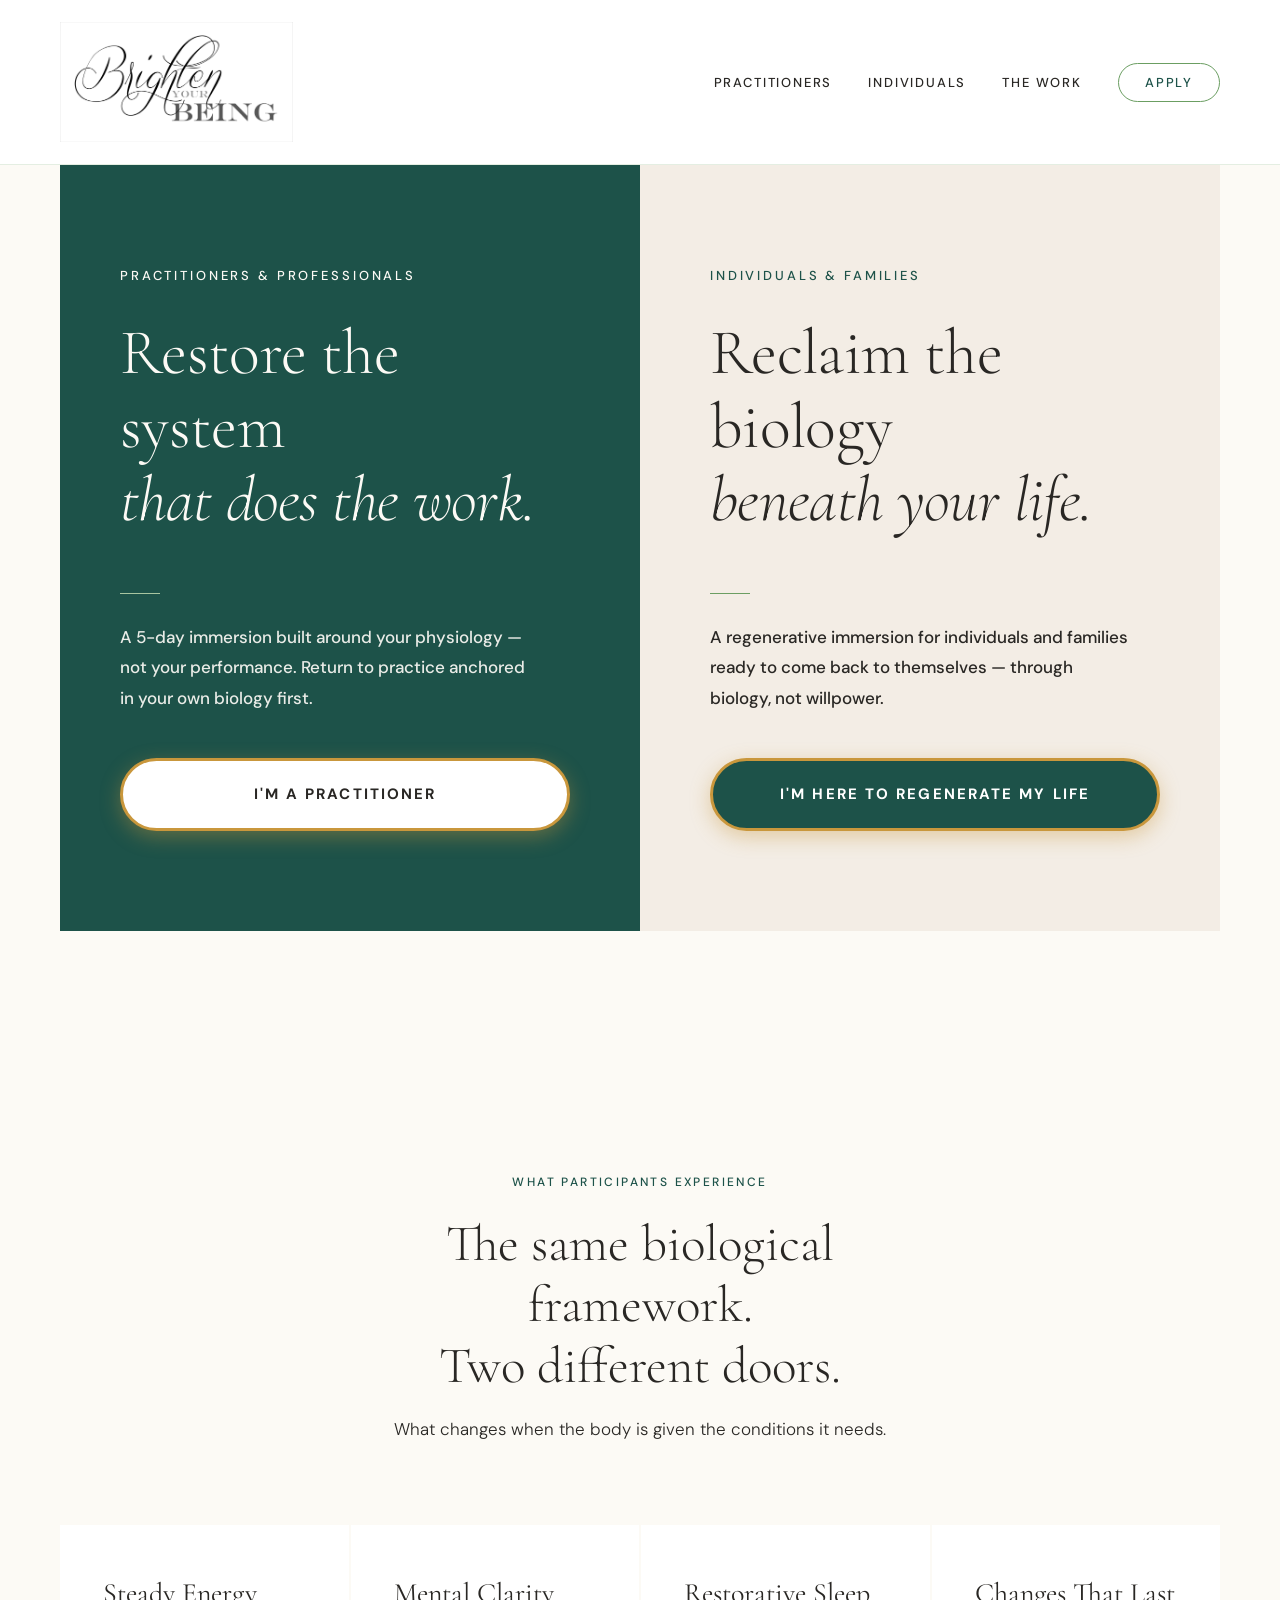
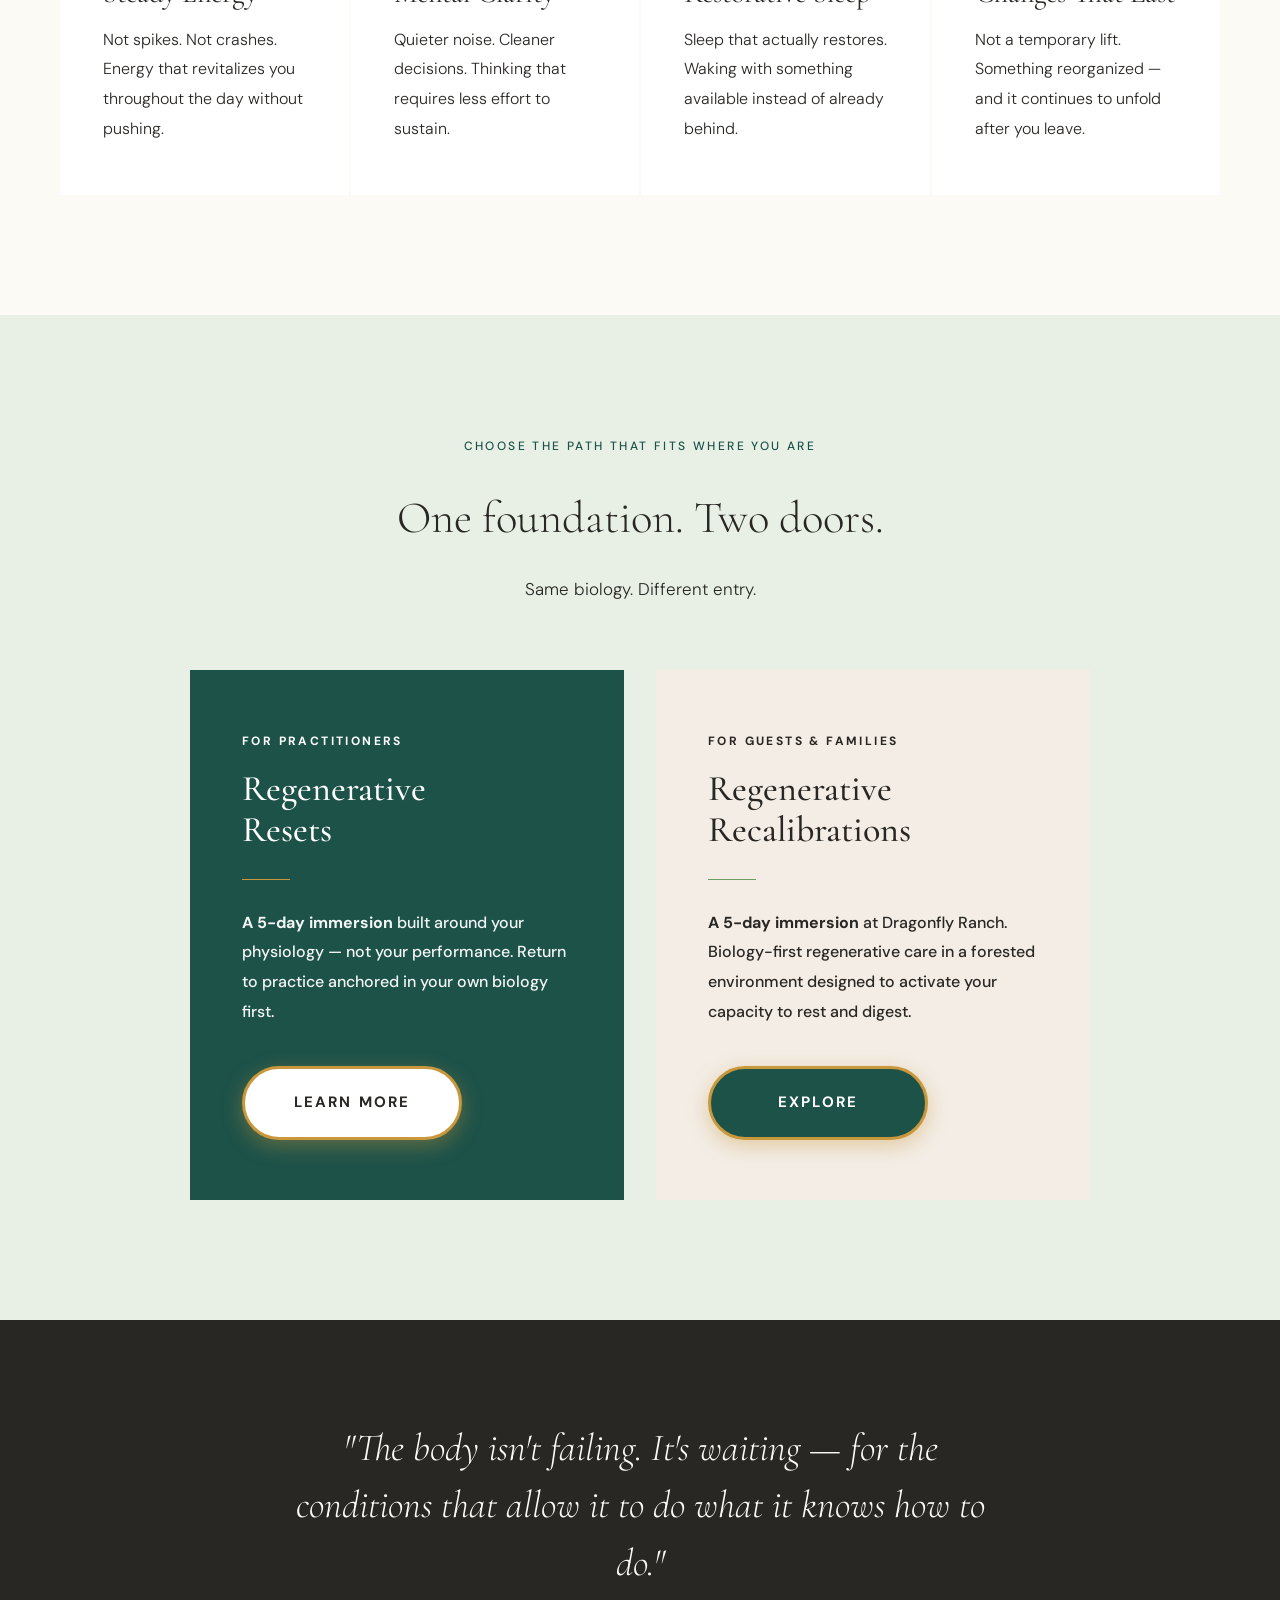
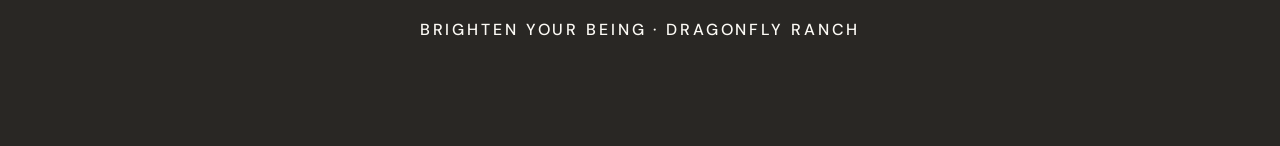
==== index.html @ e4258fc2 "fixed" ====
<!DOCTYPE html>
<html lang="en">
<head>
<meta charset="UTF-8">
<meta name="viewport" content="width=device-width, initial-scale=1.0">
<title>Brighten Your Being</title>
<style>
@import url('https://fonts.googleapis.com/css2?family=Cormorant+Garamond:ital,wght@0,300;0,400;0,500;1,300;1,400&family=DM+Sans:wght@300;400;500&display=swap');

*, *::before, *::after { box-sizing: border-box; margin: 0; padding: 0; }
html { scroll-behavior: smooth; }

:root {
  --cream:      #FCFAF5;
  --warm-tan:   #F3EDE5;
  --sage-bg:    #E8F0E6;
  --sage-light: #A8C5A0;
  --sage-mid:   #6B9E62;
  --sage-dark:  #1D5249;
  --gold:       #C9973C;
  --charcoal:   #292724;
  --mid:        #68645D;
  --white:      #FFFFFF;
  --serif:      'Cormorant Garamond', Georgia, serif;
  --sans:       'DM Sans', sans-serif;
  --border:     rgba(107,158,98,0.18);
}

body {
  font-family: var(--sans);
  font-weight: 300;
  color: var(--charcoal);
  background: var(--cream);
  font-size: 18px;
  line-height: 1.85;
  -webkit-font-smoothing: antialiased;
}

/* NAV */
nav {
  position: fixed; top: 0; width: 100%; z-index: 100;
  padding: 22px 60px;
  display: flex; align-items: center; justify-content: space-between;
  background: var(--white);
  backdrop-filter: none;
  border-bottom: 1px solid var(--border);
}
.nav-logo-img { height: 120px; width: auto; display: block; }
.nav-links { display: flex; gap: 36px; align-items: center; list-style: none; }
.nav-links a {
  font-family: var(--sans); font-size: 13px; font-weight: 500;
  letter-spacing: 0.14em; text-transform: uppercase;
  color: var(--charcoal); text-decoration: none; transition: color 0.2s;
}
.nav-links a:hover { color: var(--sage-dark); }
.nav-cta {
  padding: 10px 26px !important;
  border: 1px solid var(--sage-mid) !important;
  border-radius: 50px;
  color: var(--sage-dark) !important;
  transition: all 0.2s !important;
}
.nav-cta:hover { background: var(--sage-dark) !important; color: var(--cream) !important; }

/* REVEAL ANIMATION */
.reveal { opacity: 0; transform: translateY(24px); transition: opacity 0.7s ease, transform 0.7s ease; }
.reveal.visible { opacity: 1; transform: none; }

/* EYEBROW */
.eyebrow {
  font-family: var(--sans); font-size: 12px; font-weight: 500;
  letter-spacing: 0.2em; text-transform: uppercase;
  color: var(--sage-dark); margin-bottom: 20px; display: block;
}

/* SECTION BASE */
section { padding: 120px 60px; }

/* DIVIDER */
.rule {
  width: 48px; height: 1px;
  background: var(--sage-mid); margin: 28px 0;
}

/* BUTTONS */
.btn {
  display: inline-block; padding: 20px 48px; min-width: 220px; text-align: center;
  font-family: var(--sans); font-size: 15px; font-weight: 700;
  letter-spacing: 0.14em; text-transform: uppercase;
  text-decoration: none; border-radius: 50px;
  transition: all 0.25s;
}
.btn-dark { background: var(--sage-dark); color: var(--cream); border: 1px solid var(--sage-dark); }
.btn-dark:hover { background: var(--charcoal); border-color: var(--charcoal); }
.btn-white { background: var(--white); color: var(--charcoal); border: 3px solid var(--gold); box-shadow: 0 6px 20px rgba(201,151,60,0.4); }
.btn-white:hover { background: var(--cream); border-color: var(--gold); }
.btn-white-green { background: var(--white); color: var(--sage-dark); border: 2px solid var(--white); box-shadow: 0 4px 16px rgba(0,0,0,0.12); }
.btn-white-green:hover { background: var(--cream); border-color: var(--cream); }
.btn-green-bold { background: var(--sage-dark); color: var(--white); border: 3px solid var(--gold); box-shadow: 0 6px 20px rgba(201,151,60,0.4); font-weight: 700; }
.btn-green-bold:hover { background: var(--charcoal); border-color: var(--gold); }
.btn-dark-white { background: var(--sage-dark); color: var(--white); border: 2px solid var(--white); box-shadow: 0 4px 16px rgba(0,0,0,0.12); }
.btn-dark-white:hover { background: var(--charcoal); border-color: var(--white); }
.btn-dark-gold { background: var(--sage-dark); color: var(--gold); border: 2px solid var(--gold); }
.btn-dark-gold:hover { background: var(--charcoal); border-color: var(--gold); }
.btn-tan { background: var(--warm-tan); color: var(--charcoal); border: 2px solid var(--charcoal); }
.btn-tan:hover { background: var(--cream); border-color: var(--charcoal); }
.btn-outline { background: transparent; color: var(--sage-dark); border: 1px solid var(--sage-dark); }
.btn-outline:hover { background: var(--sage-dark); color: var(--cream); }
.btn-gold { background: var(--gold); color: var(--white); border: 1px solid var(--gold); }
.btn-gold:hover { background: #a87c2e; border-color: #a87c2e; }

/* HOME SPECIFIC */
.hero {
  min-height: 100vh;
  display: grid;
  grid-template-columns: 1fr 1fr;
  padding-top: 164px;
}
.hero-side {
  display: flex; flex-direction: column;
  justify-content: center;
  padding: 100px 70px 100px 60px;
  min-height: calc(100vh - 164px);
  background: var(--sage-dark);
}
.hero-side-right {
  background: var(--warm-tan);
  padding: 100px 60px 100px 70px;
}
.hero-tag {
  font-size: 13px; font-weight: 500; letter-spacing: 0.22em;
  text-transform: uppercase; color: var(--sage-dark);
  margin-bottom: 28px; display: block;
}
.hero-tag-light {
  color: var(--cream);
}
.hero-heading {
  font-family: var(--serif);
  font-size: clamp(48px, 5vw, 72px);
  font-weight: 300; line-height: 1.15;
  color: var(--charcoal);
  margin-bottom: 28px;
  letter-spacing: -0.01em;
}
.hero-heading-light { color: var(--cream); }
.hero-sub {
  font-size: 17px; font-weight: 500; line-height: 1.8;
  color: var(--charcoal); max-width: 420px;
  margin-bottom: 44px;
}
.hero-sub-light { color: rgba(252,250,245,0.92); }
.hero-divider { width: 40px; height: 1px; background: var(--sage-mid); margin: 28px 0; }
.hero-divider-light { background: var(--sage-light); }

/* OUTCOMES SECTION */
.outcomes {
  background: var(--cream);
  padding: 120px 60px;
}
.outcomes-header {
  text-align: center; max-width: 620px; margin: 0 auto 80px;
}
.outcomes-header h2 {
  font-family: var(--serif);
  font-size: clamp(38px, 4vw, 56px);
  font-weight: 300; line-height: 1.2;
  color: var(--charcoal); margin-bottom: 16px;
}
.outcomes-header p {
  font-size: 17px; color: var(--charcoal); line-height: 1.85;
}
.outcomes-grid {
  display: grid; grid-template-columns: repeat(4, 1fr);
  gap: 2px; max-width: 1200px; margin: 0 auto;
}
.outcome-card {
  padding: 52px 40px;
  background: var(--white);
  border-left: 3px solid transparent;
  transition: border-color 0.3s;
}
.outcome-card:hover { border-left-color: var(--sage-light); }
.outcome-num {
  font-family: var(--serif); font-size: 15px;
  color: var(--sage-dark); font-weight: 400;
  letter-spacing: 0.1em; display: block; margin-bottom: 22px;
}
.outcome-card h3 {
  font-family: var(--serif); font-size: 28px;
  font-weight: 400; color: var(--charcoal);
  margin-bottom: 14px; line-height: 1.2;
}
.outcome-card p { font-size: 16px; color: var(--charcoal); line-height: 1.85; }

/* PATH SECTION */
.paths {
  background: var(--sage-bg);
  padding: 120px 60px;
  text-align: center;
}
.paths h2 {
  font-family: var(--serif);
  font-size: clamp(36px, 3.5vw, 54px);
  font-weight: 300; color: var(--charcoal);
  margin-bottom: 14px;
}
.paths-sub { font-size: 17px; color: var(--charcoal); margin-bottom: 64px; }
.paths-grid {
  display: grid; grid-template-columns: 1fr 1fr;
  gap: 32px; max-width: 900px; margin: 0 auto;
}
.path-card {
  padding: 60px 52px;
  text-align: left;
  background: var(--white);
}
.path-card-dark { background: var(--sage-dark); }
.path-card-tan { background: var(--warm-tan); }
.path-title {
  font-family: var(--serif); font-size: 36px;
  font-weight: 300; line-height: 1.15;
  color: var(--charcoal); margin-bottom: 20px;
}
.path-title-light { color: var(--cream); }
.path-desc { font-size: 16px; color: var(--charcoal); line-height: 1.85; margin-bottom: 40px; }
.path-desc-light { color: rgba(252,250,245,0.92); }

/* CLOSING */
.closing {
  background: var(--charcoal); padding: 100px 60px;
  text-align: center;
}
.closing blockquote {
  font-family: var(--serif); font-size: clamp(26px, 3vw, 42px);
  font-weight: 300; font-style: italic;
  color: var(--cream); line-height: 1.5;
  max-width: 700px; margin: 0 auto 20px;
}
.closing cite {
  font-family: var(--sans); font-size: 16px; font-weight: 500;
  letter-spacing: 0.18em; text-transform: uppercase;
  color: var(--cream); font-style: normal;
}
</style>
</head>
<body>

<nav>
  <a href="index.html">
    <img src="[data-uri]" alt="Brighten Your Being" class="nav-logo-img">
  </a>
  <ul class="nav-links">
    <li><a href="resets.html">Practitioners</a></li>
    <li><a href="recalibrations.html">Individuals</a></li>
    <li><a href="ecosystem.html">The Work</a></li>
    <li><a href="#apply" class="nav-cta">Apply</a></li>
  </ul>
</nav>

<!-- HERO: TWO DOORS -->
<section class="hero">
  <div class="hero-side reveal">
    <span class="hero-tag hero-tag-light">Practitioners &amp; Professionals</span>
    <h1 class="hero-heading hero-heading-light">Restore the system<br><em>that does the work.</em></h1>
    <div class="hero-divider hero-divider-light"></div>
    <p class="hero-sub hero-sub-light">A 5-day immersion built around your physiology — not your performance. Return to practice anchored in your own biology first.</p>
    <a href="resets.html" class="btn btn-white">I'm a Practitioner</a>
  </div>
  <div class="hero-side hero-side-right reveal" style="transition-delay:0.15s">
    <span class="hero-tag">Individuals &amp; Families</span>
    <h1 class="hero-heading">Reclaim the biology<br><em>beneath your life.</em></h1>
    <div class="hero-divider"></div>
    <p class="hero-sub">A regenerative immersion for individuals and families ready to come back to themselves — through biology, not willpower.</p>
    <a href="recalibrations.html" class="btn btn-green-bold">I'm Here to Regenerate My Life</a>
  </div>
</section>

<!-- OUTCOMES -->
<section class="outcomes">
  <div class="outcomes-header reveal">
    <span class="eyebrow">What Participants Experience</span>
    <h2>The same biological framework.<br>Two different doors.</h2>
    <p>What changes when the body is given the conditions it needs.</p>
  </div>
  <div class="outcomes-grid">
    <div class="outcome-card reveal">
      <h3>Steady Energy</h3>
      <p>Not spikes. Not crashes. Energy that revitalizes you throughout the day without pushing.</p>
    </div>
    <div class="outcome-card reveal" style="transition-delay:0.1s">
      <h3>Mental Clarity</h3>
      <p>Quieter noise. Cleaner decisions. Thinking that requires less effort to sustain.</p>
    </div>
    <div class="outcome-card reveal" style="transition-delay:0.2s">
      <h3>Restorative Sleep</h3>
      <p>Sleep that actually restores. Waking with something available instead of already behind.</p>
    </div>
    <div class="outcome-card reveal" style="transition-delay:0.3s">
      <h3>Changes That Last</h3>
      <p>Not a temporary lift. Something reorganized — and it continues to unfold after you leave.</p>
    </div>
  </div>
</section>

<!-- PATHS -->
<section class="paths" id="apply">
  <span class="eyebrow reveal">Choose the path that fits where you are</span>
  <h2 class="reveal">One foundation. Two doors.</h2>
  <p class="paths-sub reveal">Same biology. Different entry.</p>
  <div class="paths-grid">
    <div class="path-card path-card-dark reveal">
      <span class="eyebrow" style="color:var(--white);margin-bottom:16px;font-weight:700">For Practitioners</span>
      <h3 class="path-title path-title-light" style="font-weight:500;color:var(--white)">Regenerative<br>Resets</h3>
      <div class="rule" style="background:var(--gold)"></div>
      <p class="path-desc path-desc-light" style="font-weight:500;color:rgba(255,255,255,0.95)"><strong>A 5-day immersion</strong> built around your physiology — not your performance. Return to practice anchored in your own biology first.</p>
      <a href="resets.html" class="btn btn-white">Learn More</a>
    </div>
    <div class="path-card path-card-tan reveal" style="transition-delay:0.15s">
      <span class="eyebrow" style="margin-bottom:16px;color:var(--charcoal);font-weight:700">For Guests &amp; Families</span>
      <h3 class="path-title" style="font-weight:500;color:var(--charcoal)">Regenerative<br>Recalibrations</h3>
      <div class="rule"></div>
      <p class="path-desc" style="font-weight:500;color:var(--charcoal)"><strong>A 5-day immersion</strong> at Dragonfly Ranch. Biology-first regenerative care in a forested environment designed to activate your capacity to rest and digest.</p>
      <a href="recalibrations.html" class="btn btn-green-bold">Explore</a>
    </div>
  </div>
</section>

<!-- CLOSING -->
<div class="closing reveal">
  <blockquote>"The body isn't failing. It's waiting — for the conditions that allow it to do what it knows how to do."</blockquote>
  <cite>Brighten Your Being · Dragonfly Ranch</cite>
</div>

<script>
const io = new IntersectionObserver(entries => {
  entries.forEach(e => { if (e.isIntersecting) { e.target.classList.add('visible'); io.unobserve(e.target); } });
}, { threshold: 0.1 });
document.querySelectorAll('.reveal').forEach(el => io.observe(el));
</script>
</body>
</html>
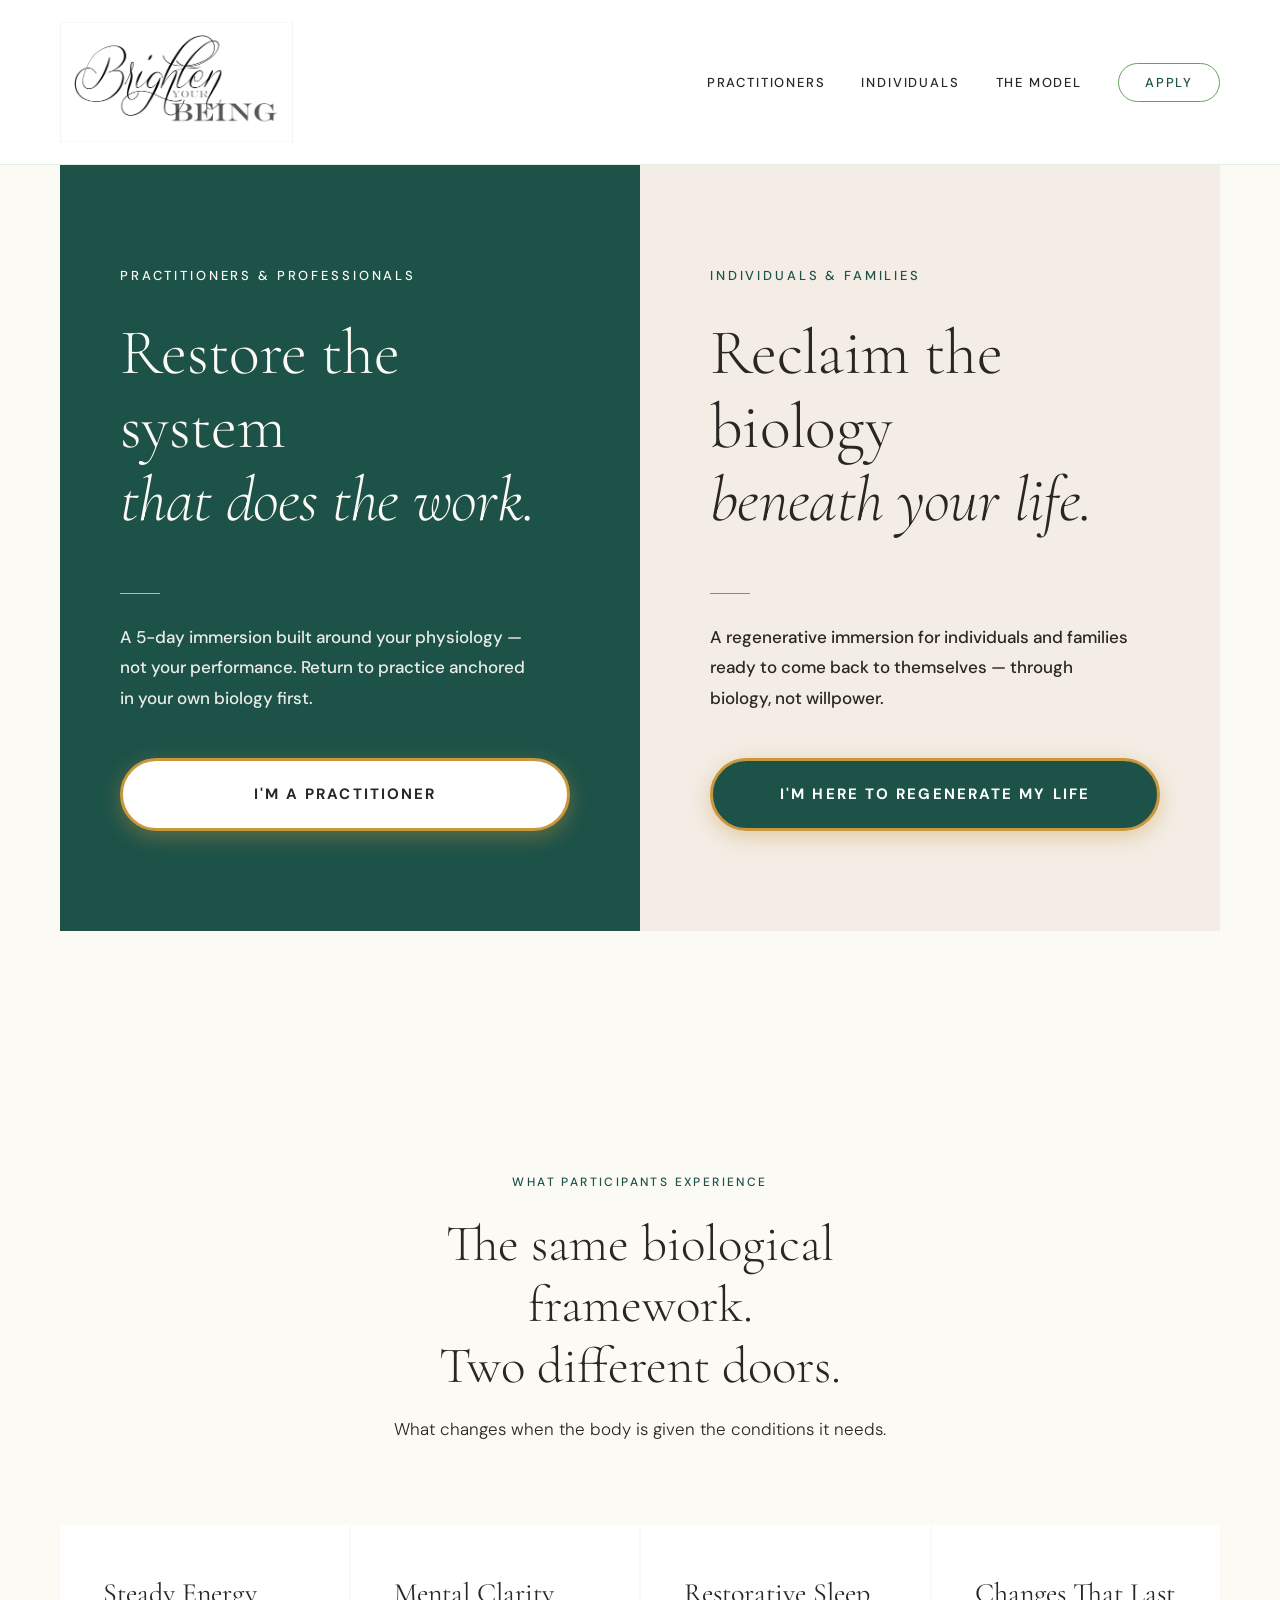
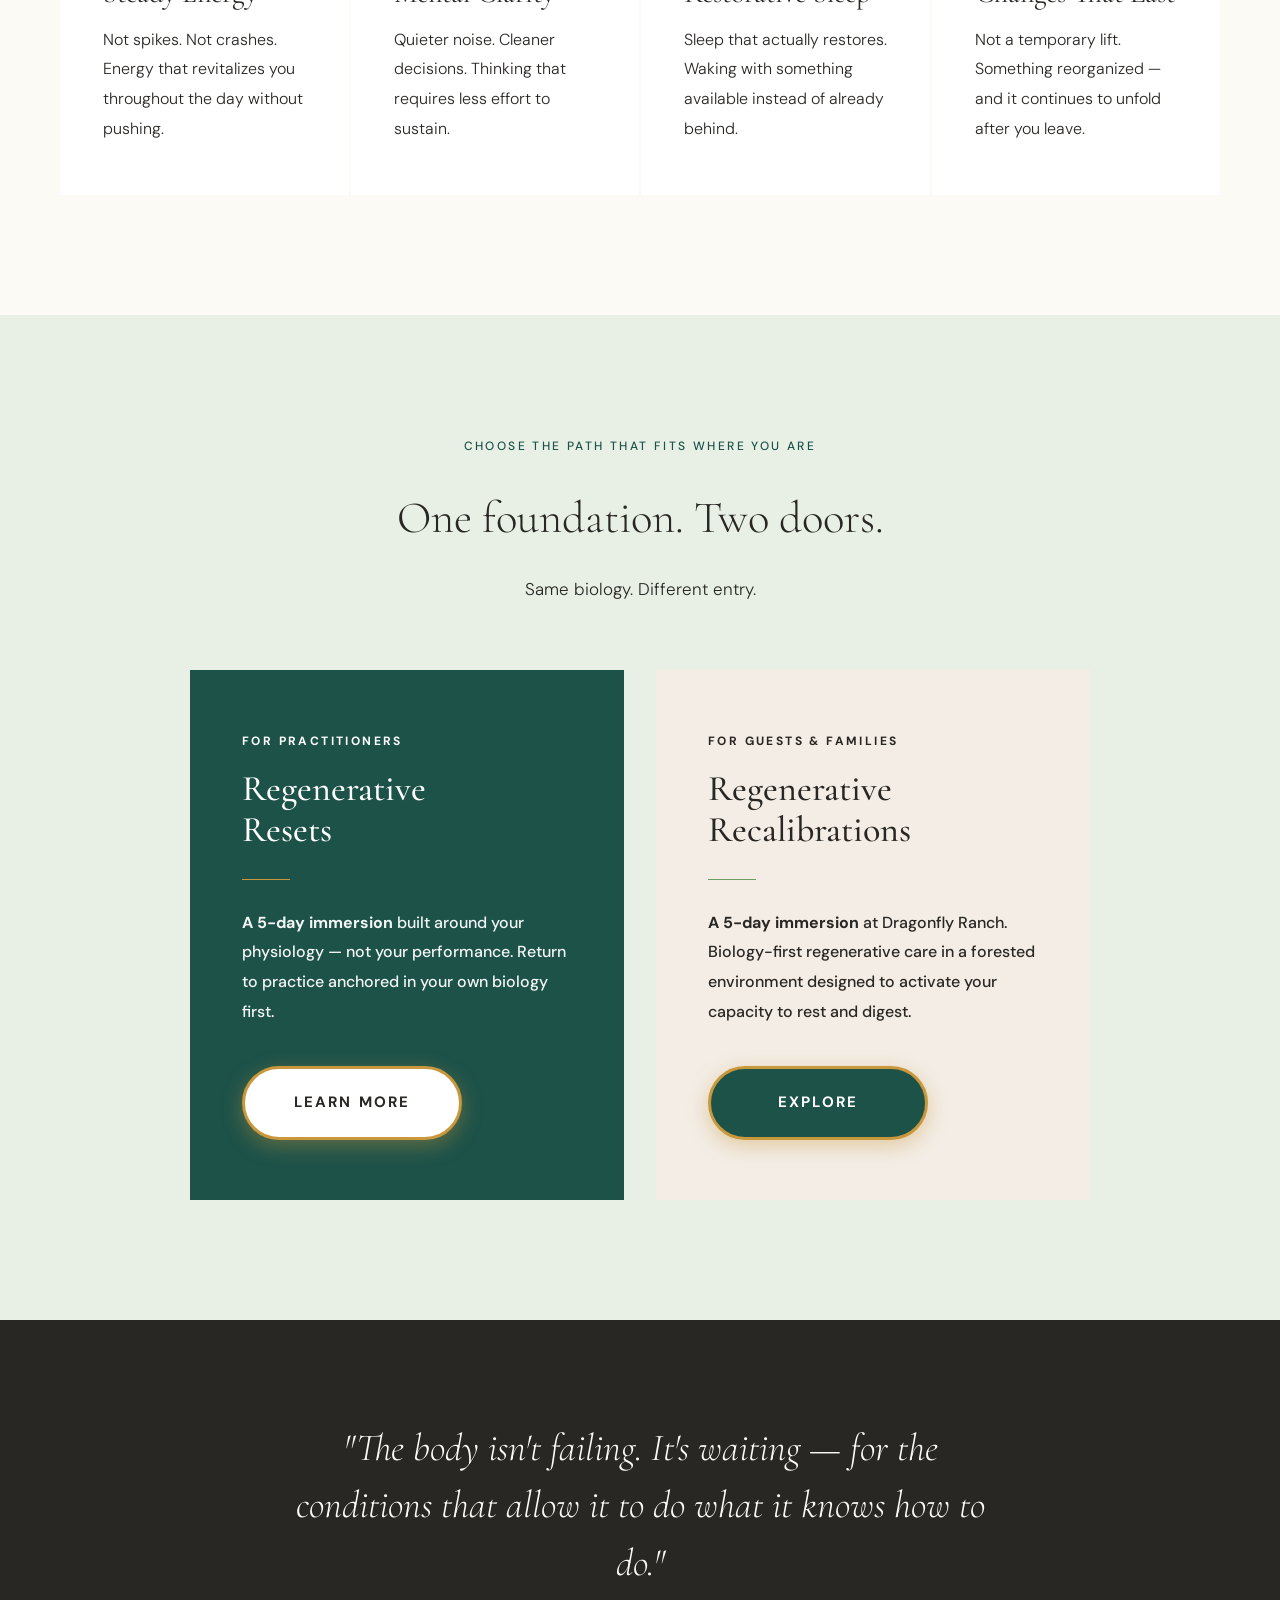
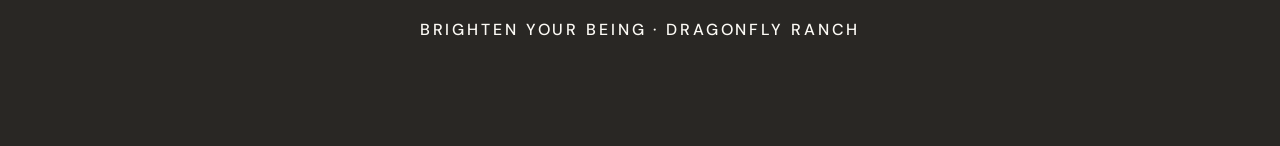
==== commit 83c8fa7c: "fixed" ====
--- a/index.html
+++ b/index.html
@@ -251,9 +251,9 @@
     <img src="[data-uri]" alt="Brighten Your Being" class="nav-logo-img">
   </a>
   <ul class="nav-links">
-    <li><a href="resets.html">Practitioners</a></li>
-    <li><a href="recalibrations.html">Individuals</a></li>
-    <li><a href="ecosystem.html">The Work</a></li>
+    <li><a href="brighten_practitioners.html">Practitioners</a></li>
+    <li><a href="brighten_guests.html">Individuals</a></li>
+    <li><a href="brighten-system.html">The Model</a></li>
     <li><a href="#apply" class="nav-cta">Apply</a></li>
   </ul>
 </nav>
@@ -265,14 +265,14 @@
     <h1 class="hero-heading hero-heading-light">Restore the system<br><em>that does the work.</em></h1>
     <div class="hero-divider hero-divider-light"></div>
     <p class="hero-sub hero-sub-light">A 5-day immersion built around your physiology — not your performance. Return to practice anchored in your own biology first.</p>
-    <a href="resets.html" class="btn btn-white">I'm a Practitioner</a>
+    <a href="brighten_practitioners.html" class="btn btn-white">I'm a Practitioner</a>
   </div>
   <div class="hero-side hero-side-right reveal" style="transition-delay:0.15s">
     <span class="hero-tag">Individuals &amp; Families</span>
     <h1 class="hero-heading">Reclaim the biology<br><em>beneath your life.</em></h1>
     <div class="hero-divider"></div>
     <p class="hero-sub">A regenerative immersion for individuals and families ready to come back to themselves — through biology, not willpower.</p>
-    <a href="recalibrations.html" class="btn btn-green-bold">I'm Here to Regenerate My Life</a>
+    <a href="brighten_guests.html" class="btn btn-green-bold">I'm Here to Regenerate My Life</a>
   </div>
 </section>
 
@@ -314,14 +314,14 @@
       <h3 class="path-title path-title-light" style="font-weight:500;color:var(--white)">Regenerative<br>Resets</h3>
       <div class="rule" style="background:var(--gold)"></div>
       <p class="path-desc path-desc-light" style="font-weight:500;color:rgba(255,255,255,0.95)"><strong>A 5-day immersion</strong> built around your physiology — not your performance. Return to practice anchored in your own biology first.</p>
-      <a href="resets.html" class="btn btn-white">Learn More</a>
+      <a href="brighten_practitioners.html" class="btn btn-white">Learn More</a>
     </div>
     <div class="path-card path-card-tan reveal" style="transition-delay:0.15s">
       <span class="eyebrow" style="margin-bottom:16px;color:var(--charcoal);font-weight:700">For Guests &amp; Families</span>
       <h3 class="path-title" style="font-weight:500;color:var(--charcoal)">Regenerative<br>Recalibrations</h3>
       <div class="rule"></div>
       <p class="path-desc" style="font-weight:500;color:var(--charcoal)"><strong>A 5-day immersion</strong> at Dragonfly Ranch. Biology-first regenerative care in a forested environment designed to activate your capacity to rest and digest.</p>
-      <a href="recalibrations.html" class="btn btn-green-bold">Explore</a>
+      <a href="brighten_guests.html" class="btn btn-green-bold">Explore</a>
     </div>
   </div>
 </section>
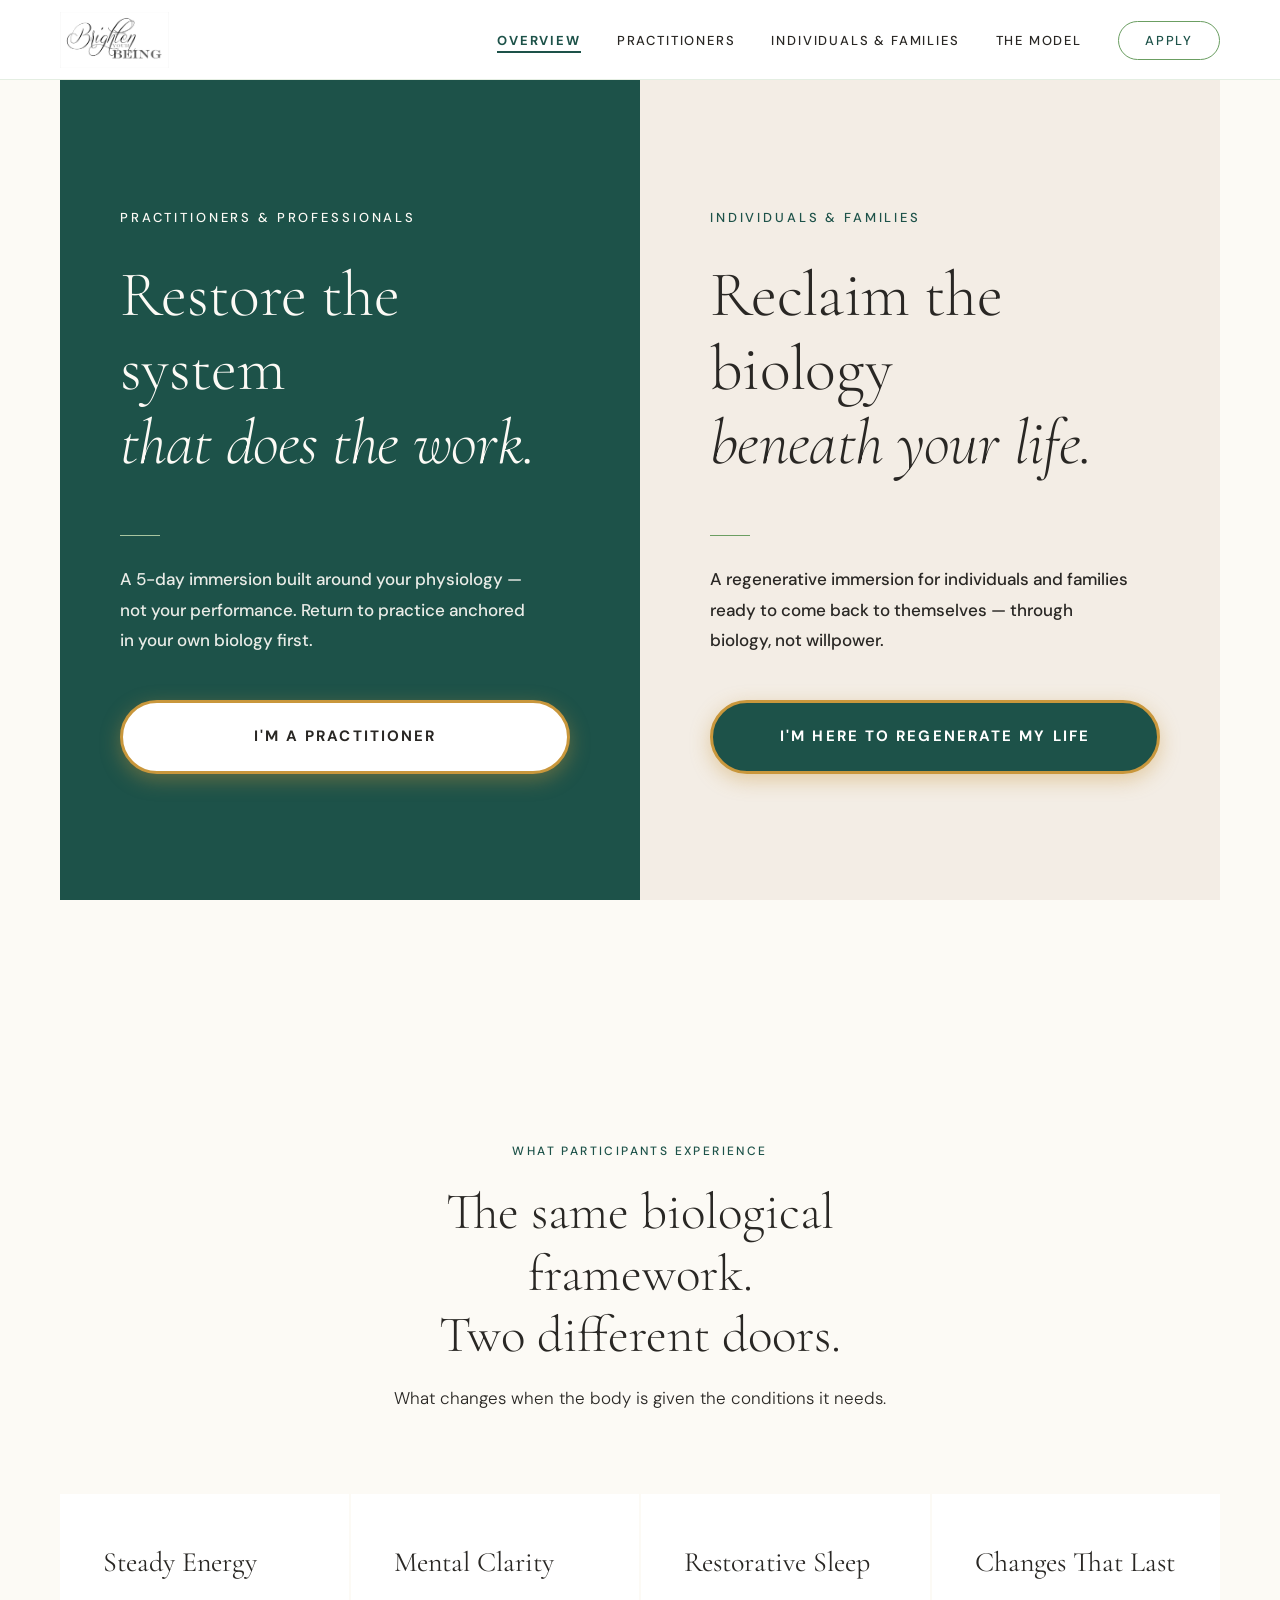
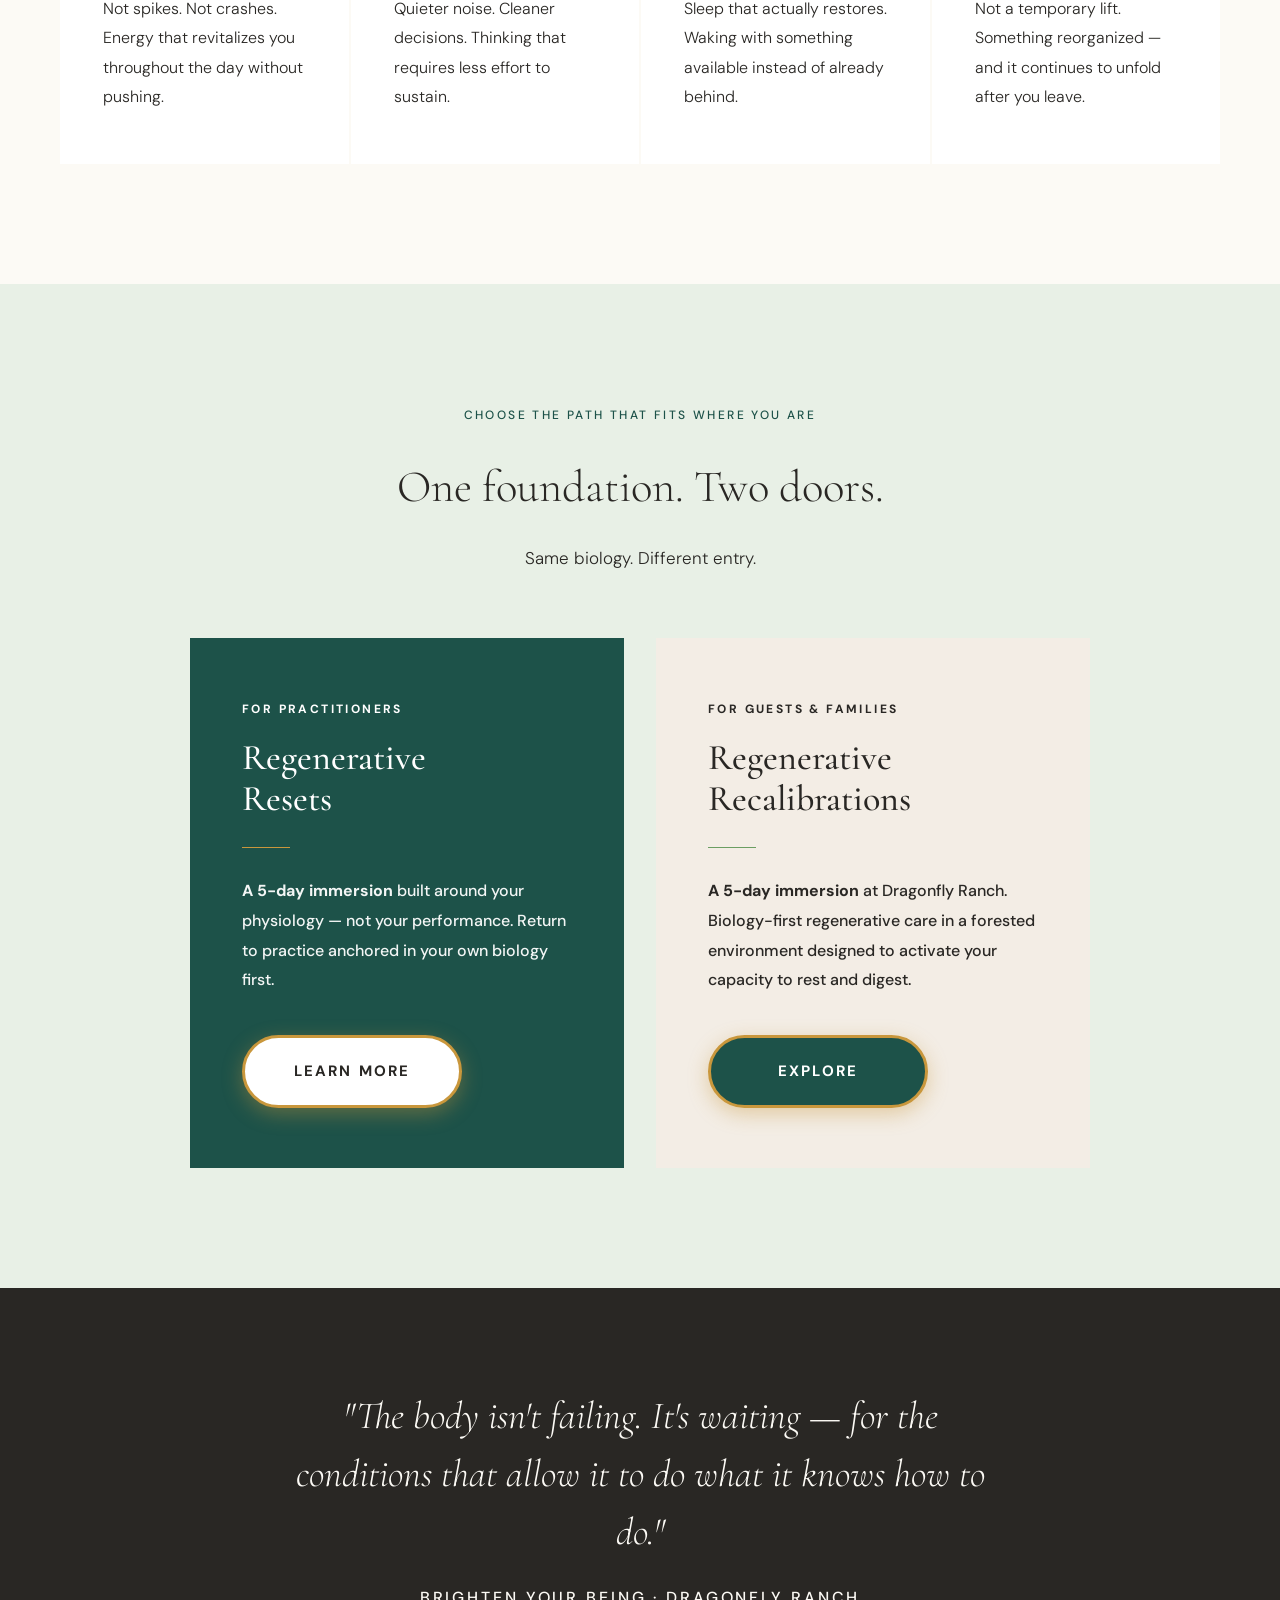
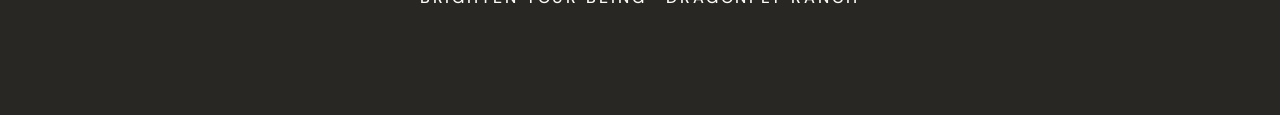
==== commit 2aaec011: "fixed" ====
--- a/index.html
+++ b/index.html
@@ -39,13 +39,13 @@
 /* NAV */
 nav {
   position: fixed; top: 0; width: 100%; z-index: 100;
-  padding: 22px 60px;
+  padding: 0 60px;
+  height: 80px;
   display: flex; align-items: center; justify-content: space-between;
   background: var(--white);
-  backdrop-filter: none;
   border-bottom: 1px solid var(--border);
 }
-.nav-logo-img { height: 120px; width: auto; display: block; }
+.nav-logo-img { height: 56px; width: auto; display: block; }
 .nav-links { display: flex; gap: 36px; align-items: center; list-style: none; }
 .nav-links a {
   font-family: var(--sans); font-size: 13px; font-weight: 500;
@@ -53,6 +53,12 @@
   color: var(--charcoal); text-decoration: none; transition: color 0.2s;
 }
 .nav-links a:hover { color: var(--sage-dark); }
+.nav-current {
+  font-family: var(--sans); font-size: 13px; font-weight: 700;
+  letter-spacing: 0.14em; text-transform: uppercase;
+  color: var(--sage-dark); cursor: default;
+  border-bottom: 2px solid var(--sage-dark); padding-bottom: 2px;
+}
 .nav-cta {
   padding: 10px 26px !important;
   border: 1px solid var(--sage-mid) !important;
@@ -114,13 +120,13 @@
   min-height: 100vh;
   display: grid;
   grid-template-columns: 1fr 1fr;
-  padding-top: 164px;
+  padding-top: 80px;
 }
 .hero-side {
   display: flex; flex-direction: column;
   justify-content: center;
   padding: 100px 70px 100px 60px;
-  min-height: calc(100vh - 164px);
+  min-height: calc(100vh - 80px);
   background: var(--sage-dark);
 }
 .hero-side-right {
@@ -248,11 +254,12 @@
 
 <nav>
   <a href="index.html">
-    <img src="[data-uri]" alt="Brighten Your Being" class="nav-logo-img">
+    <img src="Brighten_Your_Being_Logo.png" alt="Brighten Your Being" class="nav-logo-img">
   </a>
   <ul class="nav-links">
+    <li><span class="nav-current">Overview</span></li>
     <li><a href="brighten_practitioners.html">Practitioners</a></li>
-    <li><a href="brighten_guests.html">Individuals</a></li>
+    <li><a href="brighten_guests.html">Individuals &amp; Families</a></li>
     <li><a href="brighten-system.html">The Model</a></li>
     <li><a href="#apply" class="nav-cta">Apply</a></li>
   </ul>
